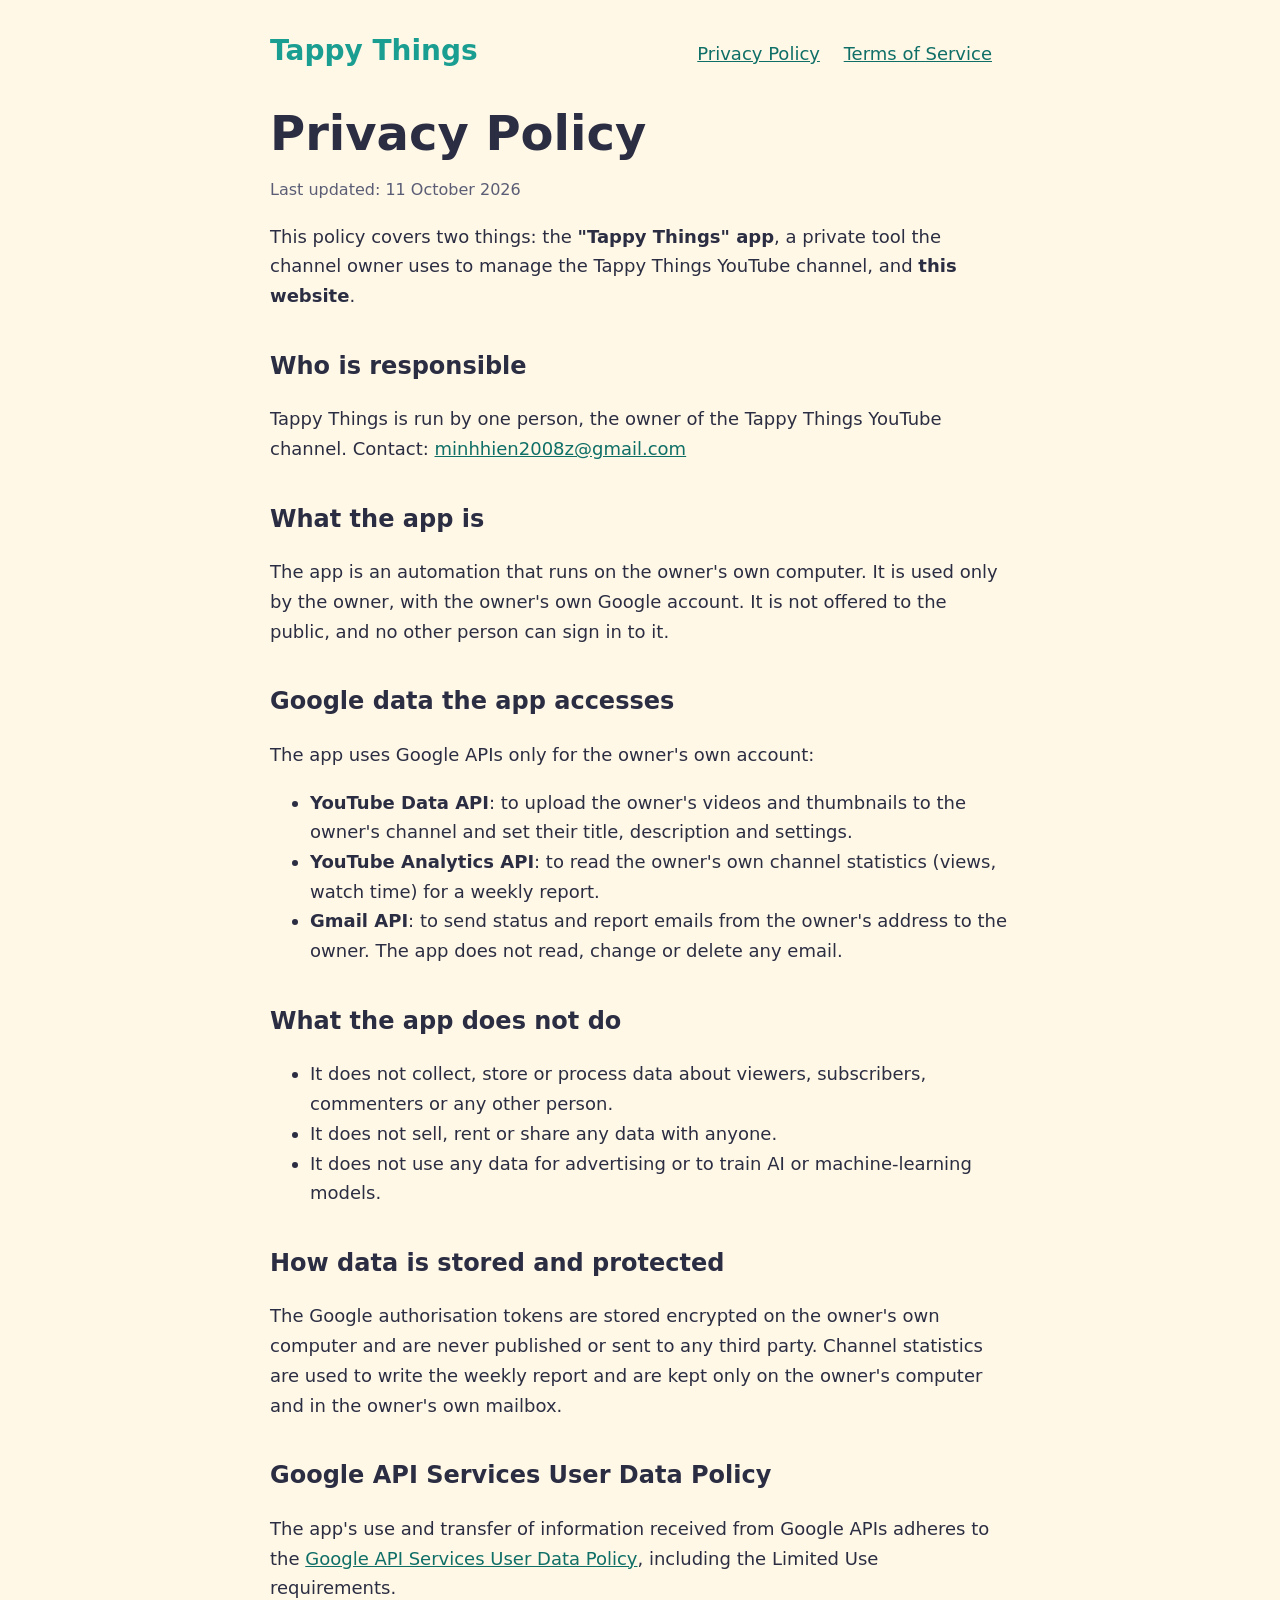
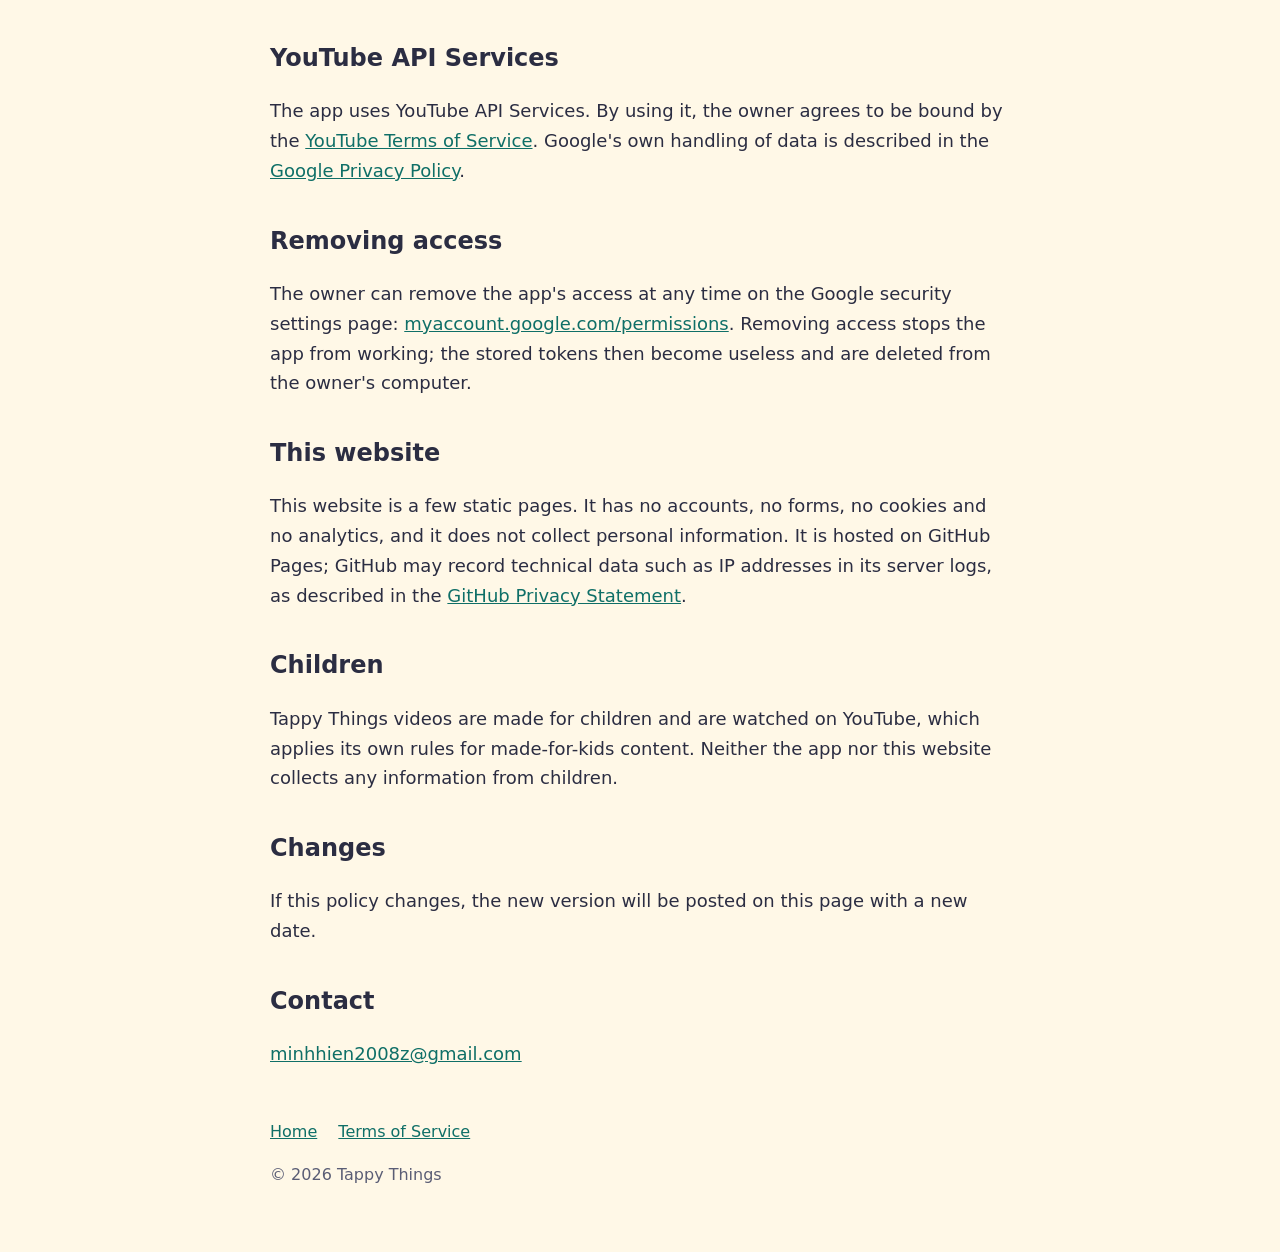
==== privacy.html @ 54195d03 "Tappy Things website: home, privacy policy, terms of service Co-Authored-By: Claude Opus 5.5 <norepl" ====
<!doctype html>
<html lang="en">
<head>
  <meta charset="utf-8">
  <meta name="viewport" content="width=device-width, initial-scale=1">
  <title>Privacy Policy – Tappy Things</title>
  <meta name="description" content="Privacy Policy for the Tappy Things app and website.">
  <link rel="stylesheet" href="style.css">
</head>
<body>
  <header>
    <a class="brand" href="./">Tappy Things</a>
    <nav aria-label="Site">
      <a href="privacy.html" aria-current="page">Privacy Policy</a>
      <a href="terms.html">Terms of Service</a>
    </nav>
  </header>

  <main>
    <h1>Privacy Policy</h1>
    <p class="updated">Last updated: 11 October 2026</p>

    <p>This policy covers two things: the <strong>"Tappy Things" app</strong>, a private tool the channel owner uses to manage the Tappy Things YouTube channel, and <strong>this website</strong>.</p>

    <h2>Who is responsible</h2>
    <p>Tappy Things is run by one person, the owner of the Tappy Things YouTube channel. Contact: <a href="mailto:minhhien2008z@gmail.com">minhhien2008z@gmail.com</a></p>

    <h2>What the app is</h2>
    <p>The app is an automation that runs on the owner's own computer. It is used only by the owner, with the owner's own Google account. It is not offered to the public, and no other person can sign in to it.</p>

    <h2>Google data the app accesses</h2>
    <p>The app uses Google APIs only for the owner's own account:</p>
    <ul>
      <li><strong>YouTube Data API</strong>: to upload the owner's videos and thumbnails to the owner's channel and set their title, description and settings.</li>
      <li><strong>YouTube Analytics API</strong>: to read the owner's own channel statistics (views, watch time) for a weekly report.</li>
      <li><strong>Gmail API</strong>: to send status and report emails from the owner's address to the owner. The app does not read, change or delete any email.</li>
    </ul>

    <h2>What the app does not do</h2>
    <ul>
      <li>It does not collect, store or process data about viewers, subscribers, commenters or any other person.</li>
      <li>It does not sell, rent or share any data with anyone.</li>
      <li>It does not use any data for advertising or to train AI or machine-learning models.</li>
    </ul>

    <h2>How data is stored and protected</h2>
    <p>The Google authorisation tokens are stored encrypted on the owner's own computer and are never published or sent to any third party. Channel statistics are used to write the weekly report and are kept only on the owner's computer and in the owner's own mailbox.</p>

    <h2>Google API Services User Data Policy</h2>
    <p>The app's use and transfer of information received from Google APIs adheres to the <a href="https://developers.google.com/terms/api-services-user-data-policy">Google API Services User Data Policy</a>, including the Limited Use requirements.</p>

    <h2>YouTube API Services</h2>
    <p>The app uses YouTube API Services. By using it, the owner agrees to be bound by the <a href="https://www.youtube.com/t/terms">YouTube Terms of Service</a>. Google's own handling of data is described in the <a href="https://policies.google.com/privacy">Google Privacy Policy</a>.</p>

    <h2>Removing access</h2>
    <p>The owner can remove the app's access at any time on the Google security settings page: <a href="https://myaccount.google.com/permissions">myaccount.google.com/permissions</a>. Removing access stops the app from working; the stored tokens then become useless and are deleted from the owner's computer.</p>

    <h2>This website</h2>
    <p>This website is a few static pages. It has no accounts, no forms, no cookies and no analytics, and it does not collect personal information. It is hosted on GitHub Pages; GitHub may record technical data such as IP addresses in its server logs, as described in the <a href="https://docs.github.com/en/site-policy/privacy-policies/github-general-privacy-statement">GitHub Privacy Statement</a>.</p>

    <h2>Children</h2>
    <p>Tappy Things videos are made for children and are watched on YouTube, which applies its own rules for made-for-kids content. Neither the app nor this website collects any information from children.</p>

    <h2>Changes</h2>
    <p>If this policy changes, the new version will be posted on this page with a new date.</p>

    <h2>Contact</h2>
    <p><a href="mailto:minhhien2008z@gmail.com">minhhien2008z@gmail.com</a></p>
  </main>

  <footer>
    <a href="./">Home</a>
    <a href="terms.html">Terms of Service</a>
    <p>© 2026 Tappy Things</p>
  </footer>
</body>
</html>
---- style.css ----
:root {
  --ink: #2b2d42;
  --cream: #fff8e7;
  --teal: #1a9e92;
  --yellow: #ffd23f;
  --red: #ef476f;
}
* { box-sizing: border-box; }
body {
  margin: 0;
  background: var(--cream);
  color: var(--ink);
  font: 18px/1.65 "Arial Rounded MT Bold", "Nunito", system-ui, -apple-system, "Segoe UI", sans-serif;
}
header, main, footer { max-width: 780px; margin: 0 auto; padding: 0 20px; }
header { padding-top: 28px; display: flex; flex-wrap: wrap; gap: 8px 24px; align-items: baseline; justify-content: space-between; }
.brand { font-size: 28px; font-weight: 700; color: var(--teal); text-decoration: none; }
nav a { margin-right: 18px; }
a { color: #0f6f67; }
a:focus-visible { outline: 3px solid var(--red); outline-offset: 3px; border-radius: 4px; }
h1 { font-size: clamp(32px, 6vw, 48px); line-height: 1.15; margin: 32px 0 12px; }
h2 { font-size: 24px; margin: 36px 0 8px; }
.hero { width: 100%; height: auto; border-radius: 24px; display: block; margin: 24px 0; }
.button {
  display: inline-block; margin: 12px 0; padding: 14px 32px; border-radius: 40px;
  background: var(--red); color: #fff; font-weight: 700; text-decoration: none; border: 3px solid var(--ink);
}
.card { background: #fff; border-radius: 24px; padding: 4px 24px 16px; margin: 20px 0; }
.updated { color: #5a5d75; font-size: 16px; }
footer { padding-top: 32px; padding-bottom: 48px; font-size: 16px; color: #5a5d75; }
footer a { margin-right: 16px; }
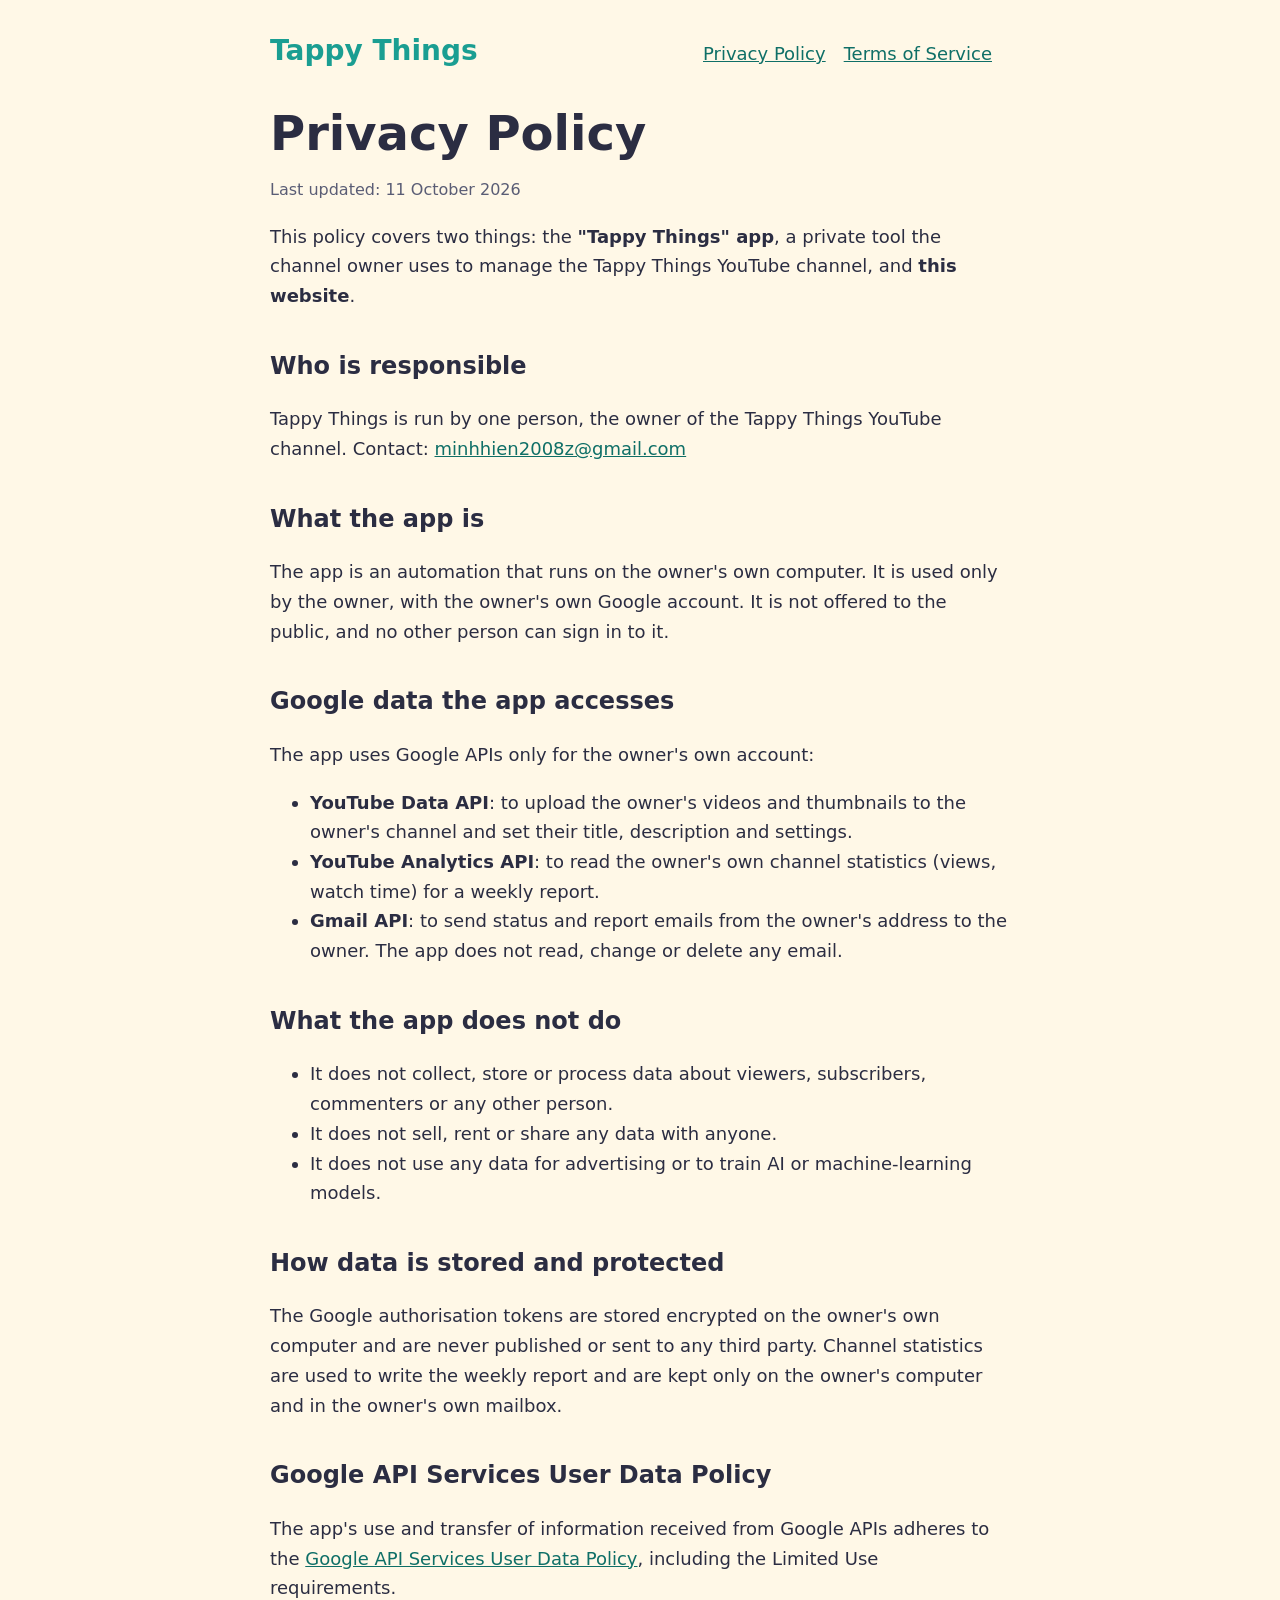
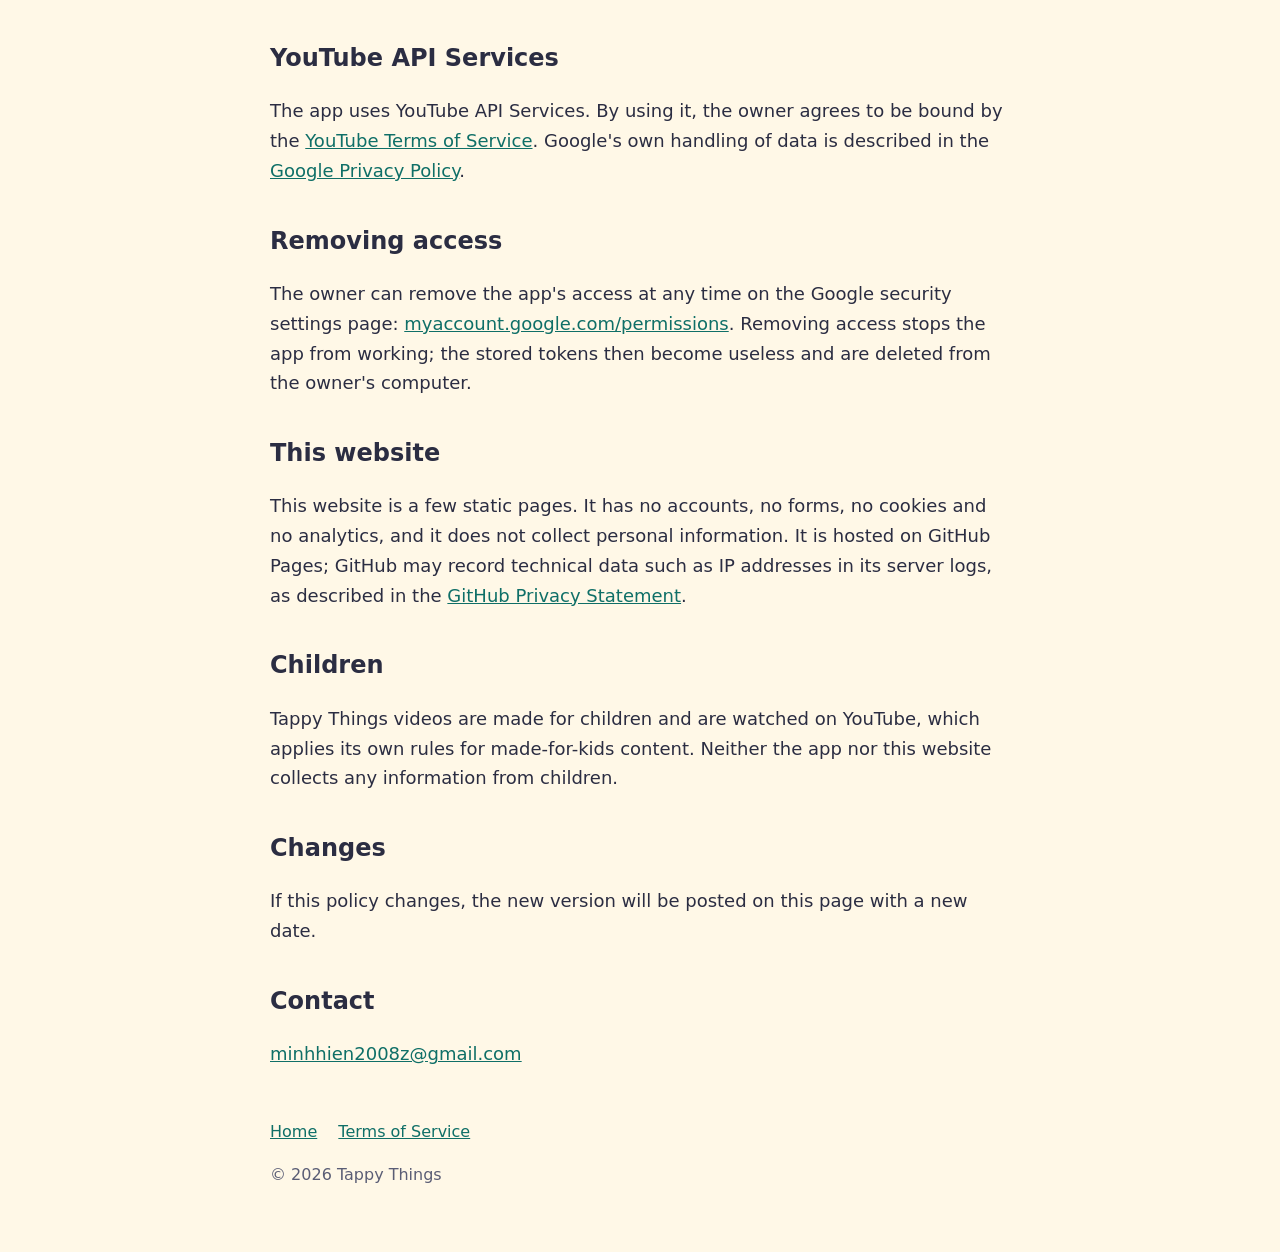
==== commit eb85caf6: "Privacy policy: anchor for the YouTube API Services section Co-Authored-By: Claude Opus 5.5 <noreply" ====
--- a/privacy.html
+++ b/privacy.html
@@ -49,7 +49,7 @@
     <h2>Google API Services User Data Policy</h2>
     <p>The app's use and transfer of information received from Google APIs adheres to the <a href="https://developers.google.com/terms/api-services-user-data-policy">Google API Services User Data Policy</a>, including the Limited Use requirements.</p>
 
-    <h2>YouTube API Services</h2>
+    <h2 id="youtube">YouTube API Services</h2>
     <p>The app uses YouTube API Services. By using it, the owner agrees to be bound by the <a href="https://www.youtube.com/t/terms">YouTube Terms of Service</a>. Google's own handling of data is described in the <a href="https://policies.google.com/privacy">Google Privacy Policy</a>.</p>
 
     <h2>Removing access</h2>
--- a/style.css
+++ b/style.css
@@ -15,7 +15,10 @@
 header, main, footer { max-width: 780px; margin: 0 auto; padding: 0 20px; }
 header { padding-top: 28px; display: flex; flex-wrap: wrap; gap: 8px 24px; align-items: baseline; justify-content: space-between; }
 .brand { font-size: 28px; font-weight: 700; color: var(--teal); text-decoration: none; }
+nav { display: flex; flex-wrap: wrap; align-items: center; }
 nav a { margin-right: 18px; }
+/* official badge file, unmodified; only scaled */
+nav .yt { margin-right: 0; line-height: 0; }
 a { color: #0f6f67; }
 a:focus-visible { outline: 3px solid var(--red); outline-offset: 3px; border-radius: 4px; }
 h1 { font-size: clamp(32px, 6vw, 48px); line-height: 1.15; margin: 32px 0 12px; }
